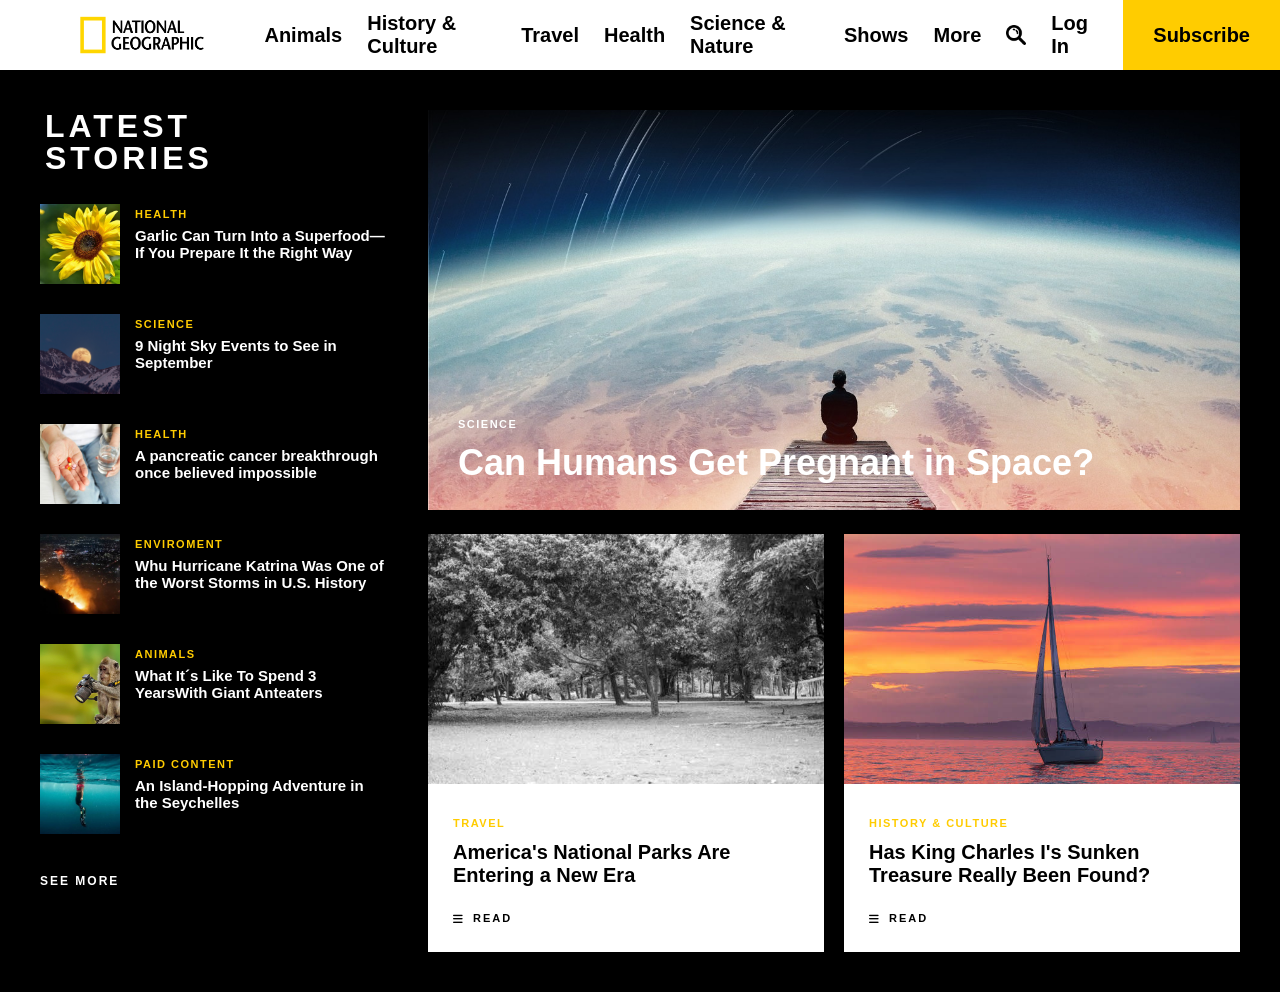
==== national.html @ d1266c0a "Tarea national" ====
<!DOCTYPE html>
<html lang="en">
<head>
    <meta charset="utf-8">
    <meta name="viewport" content="width=device-width, initial-scale=1">
    <title>National Geographic</title> 
    <link rel="stylesheet" href="national.css">
    <link rel="stylesheet" href="https://cdnjs.cloudflare.com/ajax/libs/font-awesome/6.0.0/css/all.min.css">
</head>
<body>
    <header>
        <a href="#" class="logotype">
            <img src="national.png" alt="Logo">
        </a>
        <nav>
            <ul> 
                <li><a href="#">Animals</a></li>
                <li><a href="#">History & Culture</a></li>
                <li><a href="#">Travel</a></li>
                <li><a href="#">Health</a></li>
                <li><a href="#">Science & Nature</a></li>
                <li><a href="#">Shows</a></li>
                <li><a href="#">More</a></li>             
                <li class="right">
                    <a href="#" class="lupa">
                        <img src="lupa.png" alt="busqueda">
                    </a>
                </li>
                <li><a href="#" class="login-link">Log In</a></li>
                <li class="item-subscribe">
                    <a href="#" class="subscribe-btn">Subscribe</a>
                </li>
            </ul>
        </nav>
    </header>
    <main class="main-container">
    <section class="columna-izquierda">
        <h2 class="title-stories">LATEST<br>STORIES</h2>
        
        <div class="article">
            <img src="foto1.jpg" alt="Ajo">
            <div class="texto-articulo">
                <span class="categoria">HEALTH</span>
                <h3>Garlic Can Turn Into a Superfood—If You Prepare It the Right Way</h3>
            </div>
        </div>

        <div class="article">
            <img src="foto2.jpg" alt="Luna">
            <div class="texto-articulo">
                <span class="categoria">SCIENCE</span>
                <h3>9 Night Sky Events to See in September</h3>
            </div>
        </div>

        <div class="article">
            <img src="foto3.jpg" alt="Luna">
            <div class="texto-articulo">
                <span class="categoria">HEALTH</span>
                <h3>A pancreatic cancer breakthrough once believed impossible</h3>
            </div>
        </div>

        <div class="article">
            <img src="foto4.jpg" alt="Luna">
            <div class="texto-articulo">
                <span class="categoria">ENVIROMENT</span>
                <h3>Whu Hurricane Katrina Was One of the Worst Storms in U.S. History</h3>
            </div>
        </div>

        <div class="article">
            <img src="foto5.jpg" alt="Luna">
            <div class="texto-articulo">
                <span class="categoria">ANIMALS</span>
                <h3>What It´s Like To Spend 3 YearsWith Giant Anteaters</h3>
            </div>
        </div>

        <div class="article">
            <img src="foto6.jpg" alt="Luna">
            <div class="texto-articulo">
                <span class="categoria">PAID CONTENT</span>
                <h3>An Island-Hopping Adventure in the Seychelles</h3>
            </div>
        </div>
        
        <a href="#" class="ver-mas">SEE MORE</a>
    </section>

    <section class="columna-derecha">
        <div class="principal-article">
            <img src="espacio.jpg" alt="Espacio">
            <div class="texto-principal">
                <span class="categoria-clara">SCIENCE</span>
                <h2>Can Humans Get Pregnant in Space?</h2>
            </div>
        </div>

        <div class="secundary-articles">
            <div class="tarjeta">
                <img src="parque.jpg" alt="parque">
                <div class="texto-tarjeta">
                    <span class="categoria">TRAVEL</span>
                    <h3>America's National Parks Are Entering a New Era</h3>
                    <a href="#" class="btn-read"><i class="fa-solid fa-bars"></i> READ</a>
                </div>
            </div>

            <div class="tarjeta">
                <img src="barco.jpg" alt="barco">
                <div class="texto-tarjeta">
                    <span class="categoria">HISTORY & CULTURE</span>
                    <h3>Has King Charles I's Sunken Treasure Really Been Found?</h3>
                    <a href="#" class="btn-read"><i class="fa-solid fa-bars"></i> READ</a>
                </div>
            </div>
        </div>
    </section>
</main>
</body>
</html>
---- national.css ----
body {
    background-color: #000000;
    margin: 0;
}

header {
    background-color: #ffffff;
    padding-left: 30px;
    display: flex;
    align-items: center;
    height: 70px;
}

nav {
    flex-grow: 1;
    height: 100%;
}
.logotype {
    margin-left: 50px;
    margin-right: 60px;
}

.logotype img {
    height: 70px;
    width: auto;
    display: block;
}

header nav ul {
    list-style-type: none;
    margin: 0;
    padding: 0;
    display: flex;
    align-items: center;
    gap: 25px;
    height: 100%;
}

header nav a {
    text-decoration: none;
    color: #000000;
    font-family: Arial, sans-serif;
    font-size: 20px;
    font-weight: bold;
}
.right {
    margin-left: auto;
}

.lupa {
    display: flex;
    align-items: center;
}

.lupa img {
    height: auto;
    width: 20px;
    display: block;
}
.title-stories {
    color: #ffffff;
    font-family: Arial, sans-serif;
    font-size: 32px;
    font-weight: bold;
    letter-spacing: 4px;
    margin: 0;
    padding-left: 5px;
    line-height: 1;
}

.main-container {
    display: flex;
    max-width: 1200px;
    margin: 40px auto;
    gap: 40px;
    padding: 0 20px;
}

.columna-izquierda {
    width: 30%;
    display: flex;
    flex-direction: column;
    gap: 30px;
}

.columna-derecha {
    width: 70%;
    display: flex;
    flex-direction: column;
    gap: 20px;
}

.article {
    display: flex;
    gap: 15px;
}

.article img {
    width: 80px;
    height: 80px;
    object-fit: cover;
}

.texto-articulo h3 {
    color: #ffffff;
    font-family: Arial, sans-serif;
    font-size: 15px;
    margin: 5px 0 0 0;
}

.categoria {
    color: #ffcc00;
    font-family: Arial, sans-serif;
    font-size: 11px;
    font-weight: bold;
    letter-spacing: 1.5px;
}

.categoria-clara {
    color: #ffffff;
    font-family: Arial, sans-serif;
    font-size: 11px;
    font-weight: bold;
    letter-spacing: 1.5px;
}

.ver-mas {
    color: #ffffff;
    font-family: Arial, sans-serif;
    font-size: 12px;
    font-weight: bold;
    text-decoration: none;
    letter-spacing: 2px;
    margin-top: 10px;
}

.principal-article {
    position: relative;
}

.principal-article img {
    width: 100%;
    height: 400px;
    object-fit: cover;
}

.texto-principal {
    position: absolute;
    bottom: 30px;
    left: 30px;
}

.texto-principal h2 {
    color: #ffffff;
    font-family: Arial, sans-serif;
    font-size: 36px;
    margin: 10px 0 0 0;
}

.secundary-articles {
    display: flex;
    gap: 20px;
}

.tarjeta {
    background-color: #ffffff;
    width: 50%;
}

.tarjeta img {
    width: 100%;
    height: 250px;
    object-fit: cover;
}

.texto-tarjeta {
    padding: 25px;
}

.texto-tarjeta h3 {
    color: #000000;
    font-family: Arial, sans-serif;
    font-size: 20px;
    margin: 10px 0 0 0;
}

.subscribe-btn {
    background-color: #ffcc00;
    height: 70px;
    padding: 0 30px;
    display: flex;
    align-items: center;
}

.btn-read {
    display: inline-flex;
    align-items: center;
    gap: 8px;
    color: #000000;
    font-family: Arial, sans-serif;
    font-size: 11px;
    font-weight: bold;
    text-decoration: none;
    letter-spacing: 2px;
    margin-top: 25px;
}
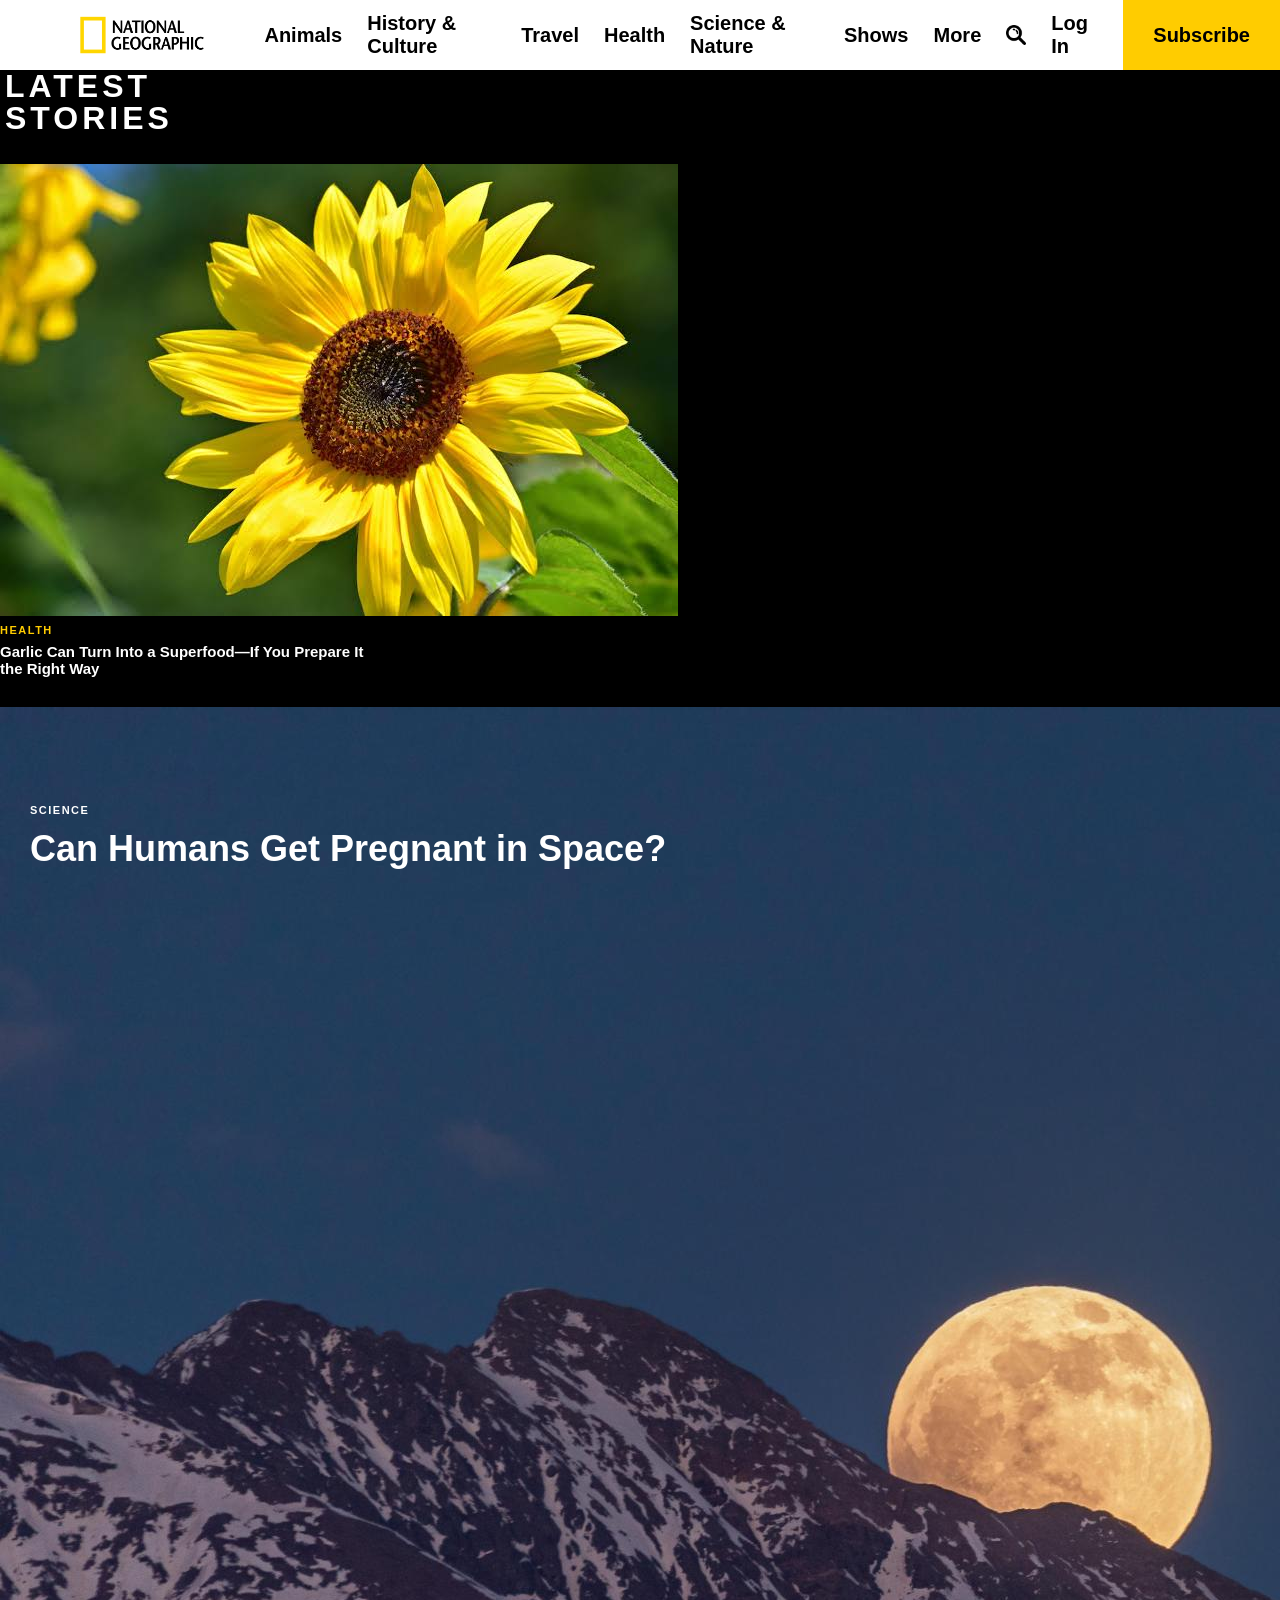
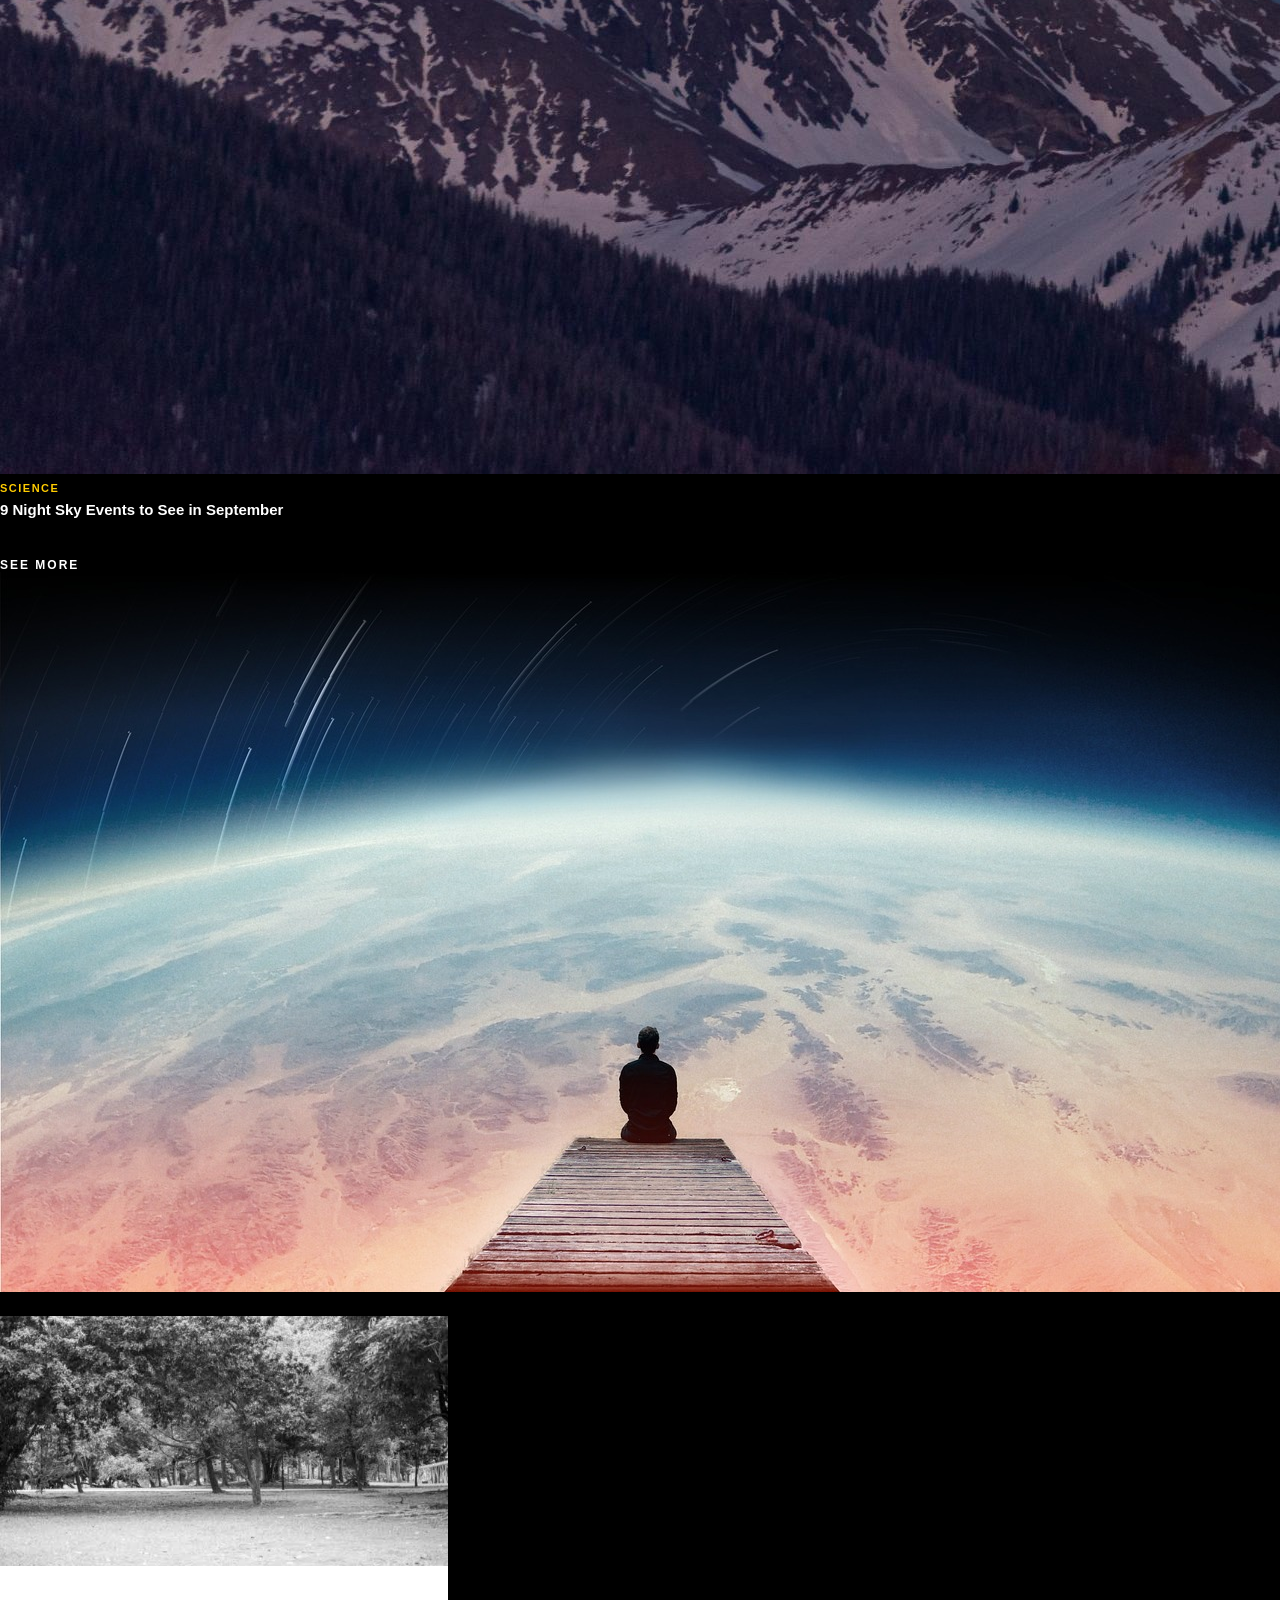
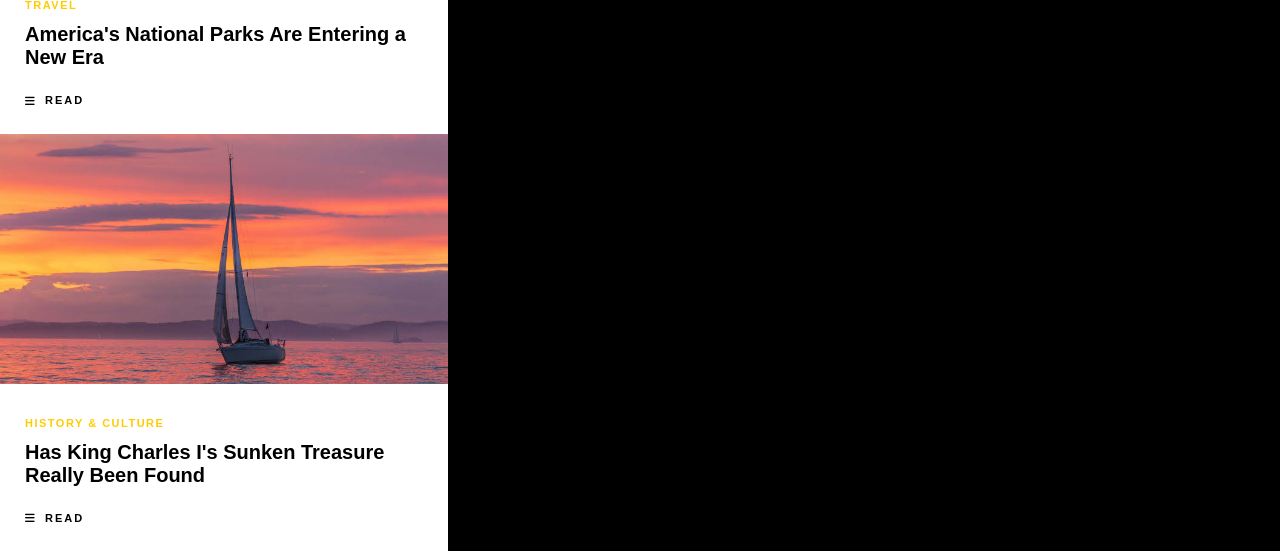
==== commit 9210d04c: "correcion" ====
--- a/national.html
+++ b/national.html
@@ -10,7 +10,7 @@
 <body>
     <header>
         <a href="#" class="logotype">
-            <img src="national.png" alt="Logo">
+            <img src="fotos/national.png" alt="Logo">
         </a>
         <nav>
             <ul> 
@@ -23,7 +23,7 @@
                 <li><a href="#">More</a></li>             
                 <li class="right">
                     <a href="#" class="lupa">
-                        <img src="lupa.png" alt="busqueda">
+                        <img src="fotos/lupa.png" alt="busqueda">
                     </a>
                 </li>
                 <li><a href="#" class="login-link">Log In</a></li>
@@ -33,90 +33,59 @@
             </ul>
         </nav>
     </header>
-    <main class="main-container">
-    <section class="columna-izquierda">
-        <h2 class="title-stories">LATEST<br>STORIES</h2>
-        
-        <div class="article">
-            <img src="foto1.jpg" alt="Ajo">
-            <div class="texto-articulo">
-                <span class="categoria">HEALTH</span>
-                <h3>Garlic Can Turn Into a Superfood—If You Prepare It the Right Way</h3>
-            </div>
-        </div>
 
-        <div class="article">
-            <img src="foto2.jpg" alt="Luna">
-            <div class="texto-articulo">
-                <span class="categoria">SCIENCE</span>
-                <h3>9 Night Sky Events to See in September</h3>
-            </div>
-        </div>
-
-        <div class="article">
-            <img src="foto3.jpg" alt="Luna">
-            <div class="texto-articulo">
-                <span class="categoria">HEALTH</span>
-                <h3>A pancreatic cancer breakthrough once believed impossible</h3>
-            </div>
-        </div>
-
-        <div class="article">
-            <img src="foto4.jpg" alt="Luna">
-            <div class="texto-articulo">
-                <span class="categoria">ENVIROMENT</span>
-                <h3>Whu Hurricane Katrina Was One of the Worst Storms in U.S. History</h3>
-            </div>
-        </div>
-
-        <div class="article">
-            <img src="foto5.jpg" alt="Luna">
-            <div class="texto-articulo">
-                <span class="categoria">ANIMALS</span>
-                <h3>What It´s Like To Spend 3 YearsWith Giant Anteaters</h3>
-            </div>
-        </div>
-
-        <div class="article">
-            <img src="foto6.jpg" alt="Luna">
-            <div class="texto-articulo">
-                <span class="categoria">PAID CONTENT</span>
-                <h3>An Island-Hopping Adventure in the Seychelles</h3>
-            </div>
-        </div>
-        
-        <a href="#" class="ver-mas">SEE MORE</a>
-    </section>
-
-    <section class="columna-derecha">
-        <div class="principal-article">
-            <img src="espacio.jpg" alt="Espacio">
-            <div class="texto-principal">
-                <span class="categoria-clara">SCIENCE</span>
-                <h2>Can Humans Get Pregnant in Space?</h2>
-            </div>
-        </div>
-
-        <div class="secundary-articles">
-            <div class="tarjeta">
-                <img src="parque.jpg" alt="parque">
-                <div class="texto-tarjeta">
-                    <span class="categoria">TRAVEL</span>
-                    <h3>America's National Parks Are Entering a New Era</h3>
-                    <a href="#" class="btn-read"><i class="fa-solid fa-bars"></i> READ</a>
+    <main class="contenedor-principal">
+        <section class="columna-izquierda">
+            <h2 class="title-stories">LATEST<br>STORIES</h2>
+            
+            <div class="articulo-pequeno">
+                <img src="fotos/foto1.jpg" alt="Ajo">
+                <div class="texto-articulo">
+                    <span class="categoria">HEALTH</span>
+                    <h3>Garlic Can Turn Into a Superfood—If You Prepare It the Right Way</h3>
                 </div>
             </div>
 
-            <div class="tarjeta">
-                <img src="barco.jpg" alt="barco">
-                <div class="texto-tarjeta">
-                    <span class="categoria">HISTORY & CULTURE</span>
-                    <h3>Has King Charles I's Sunken Treasure Really Been Found?</h3>
-                    <a href="#" class="btn-read"><i class="fa-solid fa-bars"></i> READ</a>
+            <div class="articulo-pequeno">
+                <img src="fotos/foto2.jpg" alt="Luna">
+                <div class="texto-articulo">
+                    <span class="categoria">SCIENCE</span>
+                    <h3>9 Night Sky Events to See in September</h3>
                 </div>
             </div>
-        </div>
-    </section>
-</main>
+            
+            <a href="#" class="ver-mas">SEE MORE</a>
+        </section>
+
+        <section class="columna-derecha">
+            <div class="articulo-principal">
+                <img src="fotos/espacio.jpg" alt="Espacio">
+                <div class="texto-principal">
+                    <span class="categoria-clara">SCIENCE</span>
+                    <h2>Can Humans Get Pregnant in Space?</h2>
+                </div>
+            </div>
+
+            <div class="articulos-secundarios">
+                <div class="tarjeta">
+                    <img src="fotos/parque.jpg" alt="Parque">
+                    <div class="texto-tarjeta">
+                        <span class="categoria">TRAVEL</span>
+                        <h3>America's National Parks Are Entering a New Era</h3>
+                        <a href="#" class="btn-read"><i class="fa-solid fa-bars"></i> READ</a>
+                    </div>
+                </div>
+
+                <div class="tarjeta">
+                    <img src="fotos/barco.jpg" alt="Barco">
+                    <div class="texto-tarjeta">
+                        <span class="categoria">HISTORY & CULTURE</span>
+                        <h3>Has King Charles I's Sunken Treasure Really Been Found</h3>
+                        <a href="#" class="btn-read"><i class="fa-solid fa-bars"></i> READ</a>
+                    </div>
+                </div>
+            </div>
+        </section>
+    </main>
 </body>
 </html>
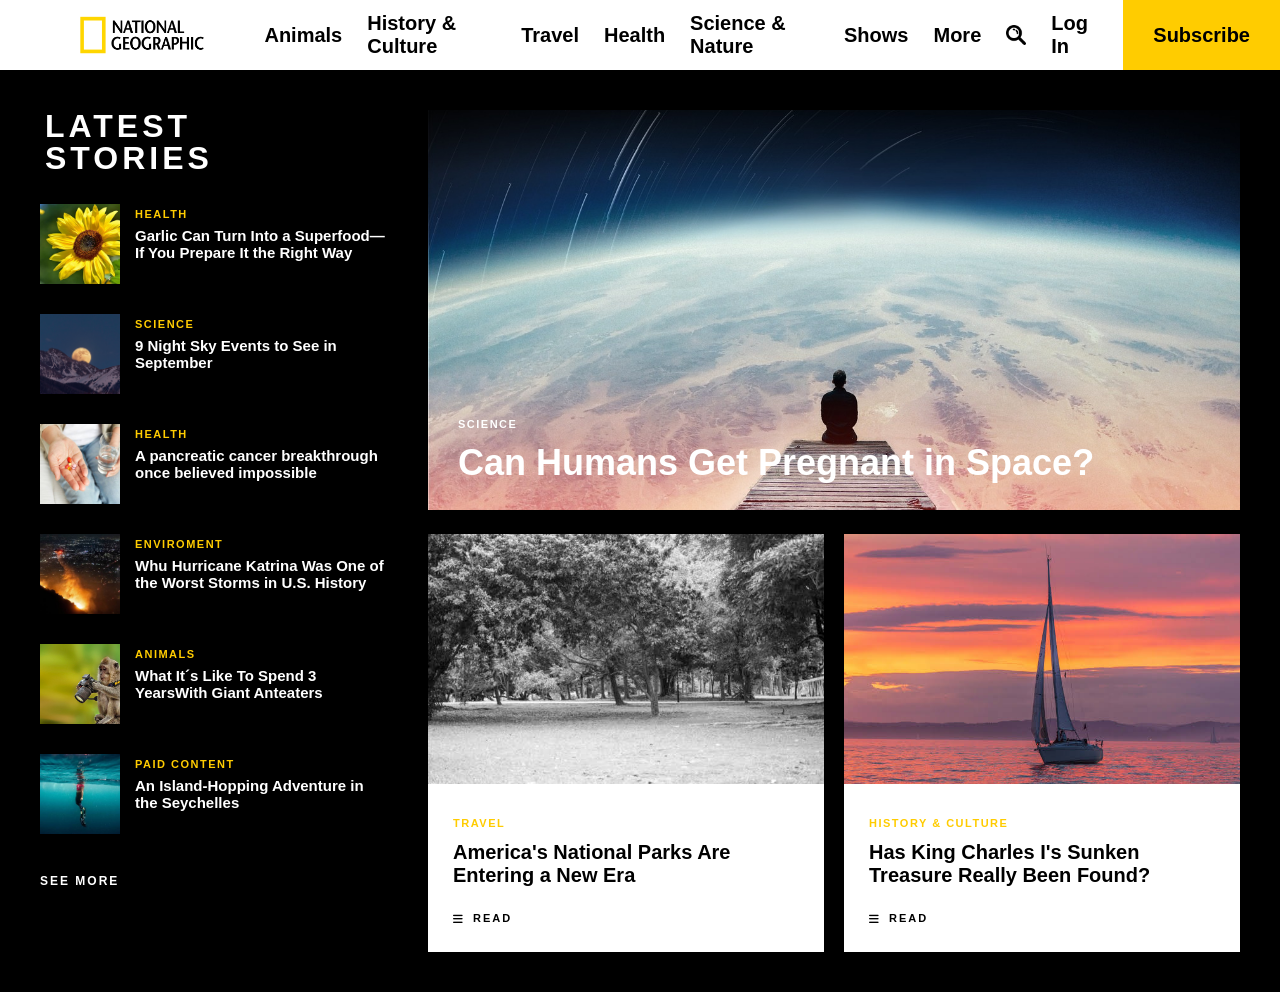
==== commit 1612fe90: "2da correcion" ====
--- a/national.html
+++ b/national.html
@@ -33,59 +33,90 @@
             </ul>
         </nav>
     </header>
+    <main class="main-container">
+    <section class="columna-izquierda">
+        <h2 class="title-stories">LATEST<br>STORIES</h2>
+        
+        <div class="article">
+            <img src="fotos/foto1.jpg" alt="Ajo">
+            <div class="texto-articulo">
+                <span class="categoria">HEALTH</span>
+                <h3>Garlic Can Turn Into a Superfood—If You Prepare It the Right Way</h3>
+            </div>
+        </div>
 
-    <main class="contenedor-principal">
-        <section class="columna-izquierda">
-            <h2 class="title-stories">LATEST<br>STORIES</h2>
-            
-            <div class="articulo-pequeno">
-                <img src="fotos/foto1.jpg" alt="Ajo">
-                <div class="texto-articulo">
-                    <span class="categoria">HEALTH</span>
-                    <h3>Garlic Can Turn Into a Superfood—If You Prepare It the Right Way</h3>
+        <div class="article">
+            <img src="fotos/foto2.jpg" alt="Luna">
+            <div class="texto-articulo">
+                <span class="categoria">SCIENCE</span>
+                <h3>9 Night Sky Events to See in September</h3>
+            </div>
+        </div>
+
+        <div class="article">
+            <img src="fotos/foto3.jpg" alt="Luna">
+            <div class="texto-articulo">
+                <span class="categoria">HEALTH</span>
+                <h3>A pancreatic cancer breakthrough once believed impossible</h3>
+            </div>
+        </div>
+
+        <div class="article">
+            <img src="fotos/foto4.jpg" alt="Luna">
+            <div class="texto-articulo">
+                <span class="categoria">ENVIROMENT</span>
+                <h3>Whu Hurricane Katrina Was One of the Worst Storms in U.S. History</h3>
+            </div>
+        </div>
+
+        <div class="article">
+            <img src="fotos/foto5.jpg" alt="Luna">
+            <div class="texto-articulo">
+                <span class="categoria">ANIMALS</span>
+                <h3>What It´s Like To Spend 3 YearsWith Giant Anteaters</h3>
+            </div>
+        </div>
+
+        <div class="article">
+            <img src="fotos/foto6.jpg" alt="Luna">
+            <div class="texto-articulo">
+                <span class="categoria">PAID CONTENT</span>
+                <h3>An Island-Hopping Adventure in the Seychelles</h3>
+            </div>
+        </div>
+        
+        <a href="#" class="ver-mas">SEE MORE</a>
+    </section>
+
+    <section class="columna-derecha">
+        <div class="principal-article">
+            <img src="fotos/espacio.jpg" alt="Espacio">
+            <div class="texto-principal">
+                <span class="categoria-clara">SCIENCE</span>
+                <h2>Can Humans Get Pregnant in Space?</h2>
+            </div>
+        </div>
+
+        <div class="secundary-articles">
+            <div class="tarjeta">
+                <img src="fotos/parque.jpg" alt="parque">
+                <div class="texto-tarjeta">
+                    <span class="categoria">TRAVEL</span>
+                    <h3>America's National Parks Are Entering a New Era</h3>
+                    <a href="#" class="btn-read"><i class="fa-solid fa-bars"></i> READ</a>
                 </div>
             </div>
 
-            <div class="articulo-pequeno">
-                <img src="fotos/foto2.jpg" alt="Luna">
-                <div class="texto-articulo">
-                    <span class="categoria">SCIENCE</span>
-                    <h3>9 Night Sky Events to See in September</h3>
+            <div class="tarjeta">
+                <img src="fotos/barco.jpg" alt="barco">
+                <div class="texto-tarjeta">
+                    <span class="categoria">HISTORY & CULTURE</span>
+                    <h3>Has King Charles I's Sunken Treasure Really Been Found?</h3>
+                    <a href="#" class="btn-read"><i class="fa-solid fa-bars"></i> READ</a>
                 </div>
             </div>
-            
-            <a href="#" class="ver-mas">SEE MORE</a>
-        </section>
-
-        <section class="columna-derecha">
-            <div class="articulo-principal">
-                <img src="fotos/espacio.jpg" alt="Espacio">
-                <div class="texto-principal">
-                    <span class="categoria-clara">SCIENCE</span>
-                    <h2>Can Humans Get Pregnant in Space?</h2>
-                </div>
-            </div>
-
-            <div class="articulos-secundarios">
-                <div class="tarjeta">
-                    <img src="fotos/parque.jpg" alt="Parque">
-                    <div class="texto-tarjeta">
-                        <span class="categoria">TRAVEL</span>
-                        <h3>America's National Parks Are Entering a New Era</h3>
-                        <a href="#" class="btn-read"><i class="fa-solid fa-bars"></i> READ</a>
-                    </div>
-                </div>
-
-                <div class="tarjeta">
-                    <img src="fotos/barco.jpg" alt="Barco">
-                    <div class="texto-tarjeta">
-                        <span class="categoria">HISTORY & CULTURE</span>
-                        <h3>Has King Charles I's Sunken Treasure Really Been Found</h3>
-                        <a href="#" class="btn-read"><i class="fa-solid fa-bars"></i> READ</a>
-                    </div>
-                </div>
-            </div>
-        </section>
-    </main>
+        </div>
+    </section>
+</main>
 </body>
 </html>
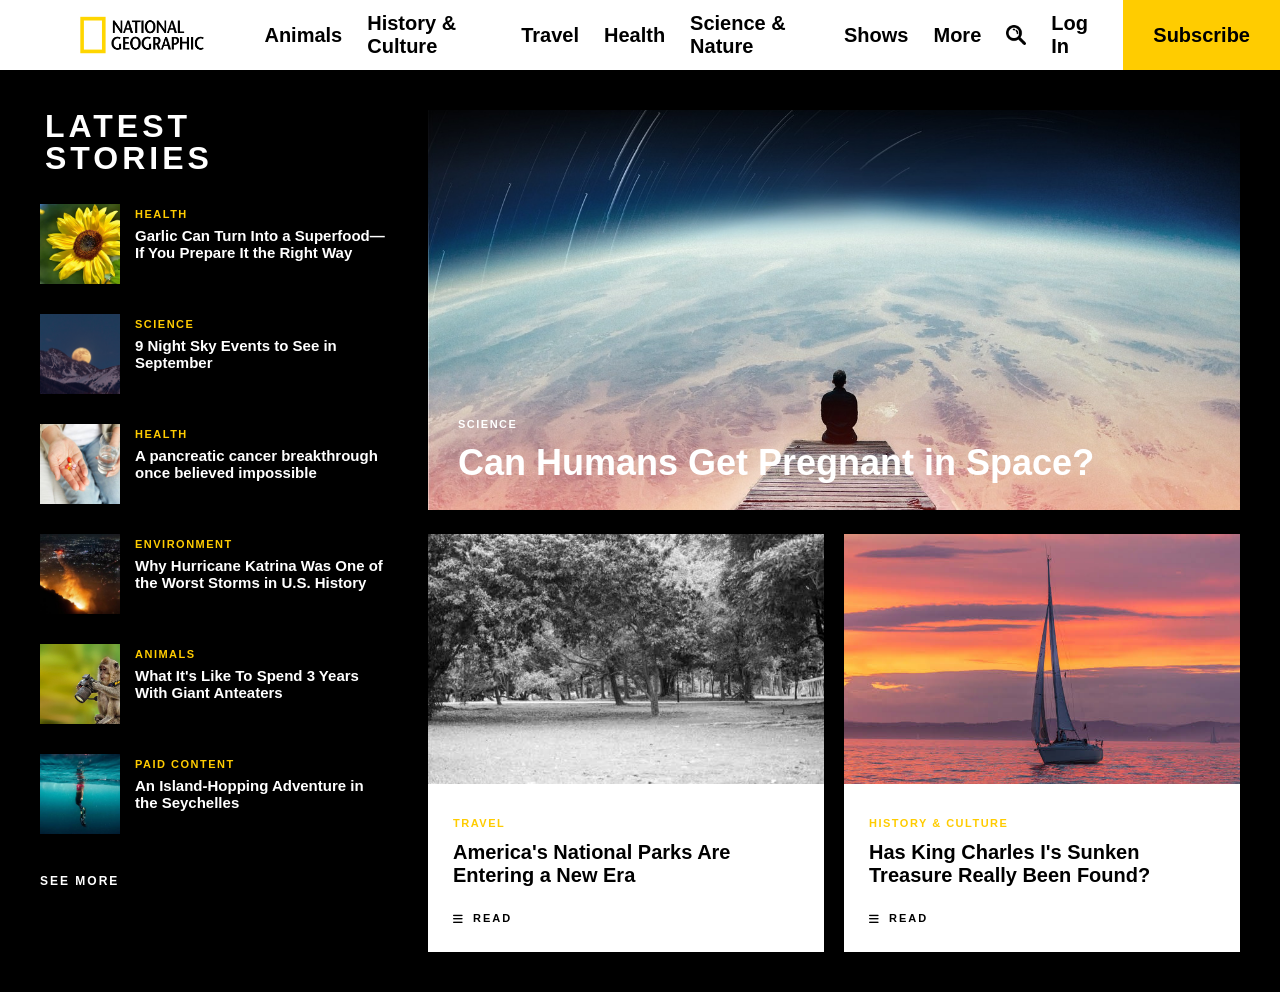
==== commit d5ea93ba: "Nuevos avances" ====
--- a/national.html
+++ b/national.html
@@ -22,8 +22,8 @@
                 <li><a href="#">Shows</a></li>
                 <li><a href="#">More</a></li>             
                 <li class="right">
-                    <a href="#" class="lupa">
-                        <img src="fotos/lupa.png" alt="busqueda">
+                    <a href="#" class="search-icon">
+                        <img src="fotos/lupa.png" alt="search">
                     </a>
                 </li>
                 <li><a href="#" class="login-link">Log In</a></li>
@@ -33,90 +33,91 @@
             </ul>
         </nav>
     </header>
+    
     <main class="main-container">
-    <section class="columna-izquierda">
-        <h2 class="title-stories">LATEST<br>STORIES</h2>
-        
-        <div class="article">
-            <img src="fotos/foto1.jpg" alt="Ajo">
-            <div class="texto-articulo">
-                <span class="categoria">HEALTH</span>
-                <h3>Garlic Can Turn Into a Superfood—If You Prepare It the Right Way</h3>
-            </div>
-        </div>
-
-        <div class="article">
-            <img src="fotos/foto2.jpg" alt="Luna">
-            <div class="texto-articulo">
-                <span class="categoria">SCIENCE</span>
-                <h3>9 Night Sky Events to See in September</h3>
-            </div>
-        </div>
-
-        <div class="article">
-            <img src="fotos/foto3.jpg" alt="Luna">
-            <div class="texto-articulo">
-                <span class="categoria">HEALTH</span>
-                <h3>A pancreatic cancer breakthrough once believed impossible</h3>
-            </div>
-        </div>
-
-        <div class="article">
-            <img src="fotos/foto4.jpg" alt="Luna">
-            <div class="texto-articulo">
-                <span class="categoria">ENVIROMENT</span>
-                <h3>Whu Hurricane Katrina Was One of the Worst Storms in U.S. History</h3>
-            </div>
-        </div>
-
-        <div class="article">
-            <img src="fotos/foto5.jpg" alt="Luna">
-            <div class="texto-articulo">
-                <span class="categoria">ANIMALS</span>
-                <h3>What It´s Like To Spend 3 YearsWith Giant Anteaters</h3>
-            </div>
-        </div>
-
-        <div class="article">
-            <img src="fotos/foto6.jpg" alt="Luna">
-            <div class="texto-articulo">
-                <span class="categoria">PAID CONTENT</span>
-                <h3>An Island-Hopping Adventure in the Seychelles</h3>
-            </div>
-        </div>
-        
-        <a href="#" class="ver-mas">SEE MORE</a>
-    </section>
-
-    <section class="columna-derecha">
-        <div class="principal-article">
-            <img src="fotos/espacio.jpg" alt="Espacio">
-            <div class="texto-principal">
-                <span class="categoria-clara">SCIENCE</span>
-                <h2>Can Humans Get Pregnant in Space?</h2>
-            </div>
-        </div>
-
-        <div class="secundary-articles">
-            <div class="tarjeta">
-                <img src="fotos/parque.jpg" alt="parque">
-                <div class="texto-tarjeta">
-                    <span class="categoria">TRAVEL</span>
-                    <h3>America's National Parks Are Entering a New Era</h3>
-                    <a href="#" class="btn-read"><i class="fa-solid fa-bars"></i> READ</a>
+        <section class="left-column">
+            <h2 class="title-stories">LATEST<br>STORIES</h2>
+            
+            <div class="article">
+                <img src="fotos/foto1.jpg" alt="Garlic">
+                <div class="article-text">
+                    <span class="category">HEALTH</span>
+                    <h3>Garlic Can Turn Into a Superfood—If You Prepare It the Right Way</h3>
                 </div>
             </div>
 
-            <div class="tarjeta">
-                <img src="fotos/barco.jpg" alt="barco">
-                <div class="texto-tarjeta">
-                    <span class="categoria">HISTORY & CULTURE</span>
-                    <h3>Has King Charles I's Sunken Treasure Really Been Found?</h3>
-                    <a href="#" class="btn-read"><i class="fa-solid fa-bars"></i> READ</a>
+            <div class="article">
+                <img src="fotos/foto2.jpg" alt="Moon">
+                <div class="article-text">
+                    <span class="category">SCIENCE</span>
+                    <h3>9 Night Sky Events to See in September</h3>
                 </div>
             </div>
-        </div>
-    </section>
-</main>
+
+            <div class="article">
+                <img src="fotos/foto3.jpg" alt="Health">
+                <div class="article-text">
+                    <span class="category">HEALTH</span>
+                    <h3>A pancreatic cancer breakthrough once believed impossible</h3>
+                </div>
+            </div>
+
+            <div class="article">
+                <img src="fotos/foto4.jpg" alt="Environment">
+                <div class="article-text">
+                    <span class="category">ENVIRONMENT</span>
+                    <h3>Why Hurricane Katrina Was One of the Worst Storms in U.S. History</h3>
+                </div>
+            </div>
+
+            <div class="article">
+                <img src="fotos/foto5.jpg" alt="Animals">
+                <div class="article-text">
+                    <span class="category">ANIMALS</span>
+                    <h3>What It's Like To Spend 3 Years With Giant Anteaters</h3>
+                </div>
+            </div>
+
+            <div class="article">
+                <img src="fotos/foto6.jpg" alt="Island">
+                <div class="article-text">
+                    <span class="category">PAID CONTENT</span>
+                    <h3>An Island-Hopping Adventure in the Seychelles</h3>
+                </div>
+            </div>
+            
+            <a href="#" class="see-more">SEE MORE</a>
+        </section>
+
+        <section class="right-column">
+            <div class="main-article">
+                <img src="fotos/espacio.jpg" alt="Space">
+                <div class="main-text">
+                    <span class="light-category">SCIENCE</span>
+                    <h2>Can Humans Get Pregnant in Space?</h2>
+                </div>
+            </div>
+
+            <div class="secondary-articles">
+                <div class="card">
+                    <img src="fotos/parque.jpg" alt="park">
+                    <div class="card-text">
+                        <span class="category">TRAVEL</span>
+                        <h3>America's National Parks Are Entering a New Era</h3>
+                        <a href="#" class="btn-read"><i class="fa-solid fa-bars"></i> READ</a>
+                    </div>
+                </div>
+
+                <div class="card">
+                    <img src="fotos/barco.jpg" alt="ship">
+                    <div class="card-text">
+                        <span class="category">HISTORY & CULTURE</span>
+                        <h3>Has King Charles I's Sunken Treasure Really Been Found?</h3>
+                        <a href="#" class="btn-read"><i class="fa-solid fa-bars"></i> READ</a>
+                    </div>
+                </div>
+            </div>
+        </section>
+    </main>
 </body>
 </html>
--- a/national.css
+++ b/national.css
@@ -15,6 +15,7 @@
     flex-grow: 1;
     height: 100%;
 }
+
 .logotype {
     margin-left: 50px;
     margin-right: 60px;
@@ -43,20 +44,22 @@
     font-size: 20px;
     font-weight: bold;
 }
+
 .right {
     margin-left: auto;
 }
 
-.lupa {
-    display: flex;
-    align-items: center;
-}
-
-.lupa img {
+.search-icon {
+    display: flex;
+    align-items: center;
+}
+
+.search-icon img {
     height: auto;
     width: 20px;
     display: block;
 }
+
 .title-stories {
     color: #ffffff;
     font-family: Arial, sans-serif;
@@ -76,14 +79,14 @@
     padding: 0 20px;
 }
 
-.columna-izquierda {
+.left-column {
     width: 30%;
     display: flex;
     flex-direction: column;
     gap: 30px;
 }
 
-.columna-derecha {
+.right-column {
     width: 70%;
     display: flex;
     flex-direction: column;
@@ -101,14 +104,14 @@
     object-fit: cover;
 }
 
-.texto-articulo h3 {
+.article-text h3 {
     color: #ffffff;
     font-family: Arial, sans-serif;
     font-size: 15px;
     margin: 5px 0 0 0;
 }
 
-.categoria {
+.category {
     color: #ffcc00;
     font-family: Arial, sans-serif;
     font-size: 11px;
@@ -116,7 +119,7 @@
     letter-spacing: 1.5px;
 }
 
-.categoria-clara {
+.light-category {
     color: #ffffff;
     font-family: Arial, sans-serif;
     font-size: 11px;
@@ -124,7 +127,7 @@
     letter-spacing: 1.5px;
 }
 
-.ver-mas {
+.see-more {
     color: #ffffff;
     font-family: Arial, sans-serif;
     font-size: 12px;
@@ -134,50 +137,50 @@
     margin-top: 10px;
 }
 
-.principal-article {
+.main-article {
     position: relative;
 }
 
-.principal-article img {
+.main-article img {
     width: 100%;
     height: 400px;
     object-fit: cover;
 }
 
-.texto-principal {
+.main-text {
     position: absolute;
     bottom: 30px;
     left: 30px;
 }
 
-.texto-principal h2 {
+.main-text h2 {
     color: #ffffff;
     font-family: Arial, sans-serif;
     font-size: 36px;
     margin: 10px 0 0 0;
 }
 
-.secundary-articles {
+.secondary-articles {
     display: flex;
     gap: 20px;
 }
 
-.tarjeta {
+.card {
     background-color: #ffffff;
     width: 50%;
 }
 
-.tarjeta img {
+.card img {
     width: 100%;
     height: 250px;
     object-fit: cover;
 }
 
-.texto-tarjeta {
+.card-text {
     padding: 25px;
 }
 
-.texto-tarjeta h3 {
+.card-text h3 {
     color: #000000;
     font-family: Arial, sans-serif;
     font-size: 20px;
@@ -203,4 +206,86 @@
     text-decoration: none;
     letter-spacing: 2px;
     margin-top: 25px;
+}
+
+@media (max-width: 768px) {
+    header {
+        flex-direction: column;
+        height: auto;
+        padding: 15px;
+    }
+
+    .logotype {
+        margin: 0 0 15px 0;
+    }
+
+    header nav ul {
+        flex-wrap: wrap;
+        justify-content: center;
+        gap: 15px;
+    }
+
+    .right {
+        margin-left: 0;
+    }
+
+    .subscribe-btn {
+        height: 40px;
+    }
+
+    .main-container {
+        flex-direction: column;
+    }
+
+    .left-column, 
+    .right-column {
+        width: 100%;
+    }
+
+    .secondary-articles {
+        flex-direction: column;
+    }
+
+    .card {
+        width: 100%;
+    }
+
+    .main-article img {
+        height: 250px;
+    }
+
+    .main-text h2 {
+        font-size: 24px;
+    }
+}
+
+header nav a:hover {
+    color: #ffcc00;
+}
+
+.login-link:hover, 
+.search-icon:hover {
+    opacity: 0.6;
+}
+
+.subscribe-btn:hover {
+    background-color: #e6b800;
+}
+
+.see-more:hover, 
+.btn-read:hover {
+    color: #ffcc00;
+}
+
+.article:hover img, 
+.card:hover img, 
+.main-article:hover img {
+    opacity: 0.8;
+    cursor: pointer;
+}
+
+.article-text h3:hover, 
+.card-text h3:hover, 
+.main-text h2:hover {
+    color: #ffcc00;
 }
